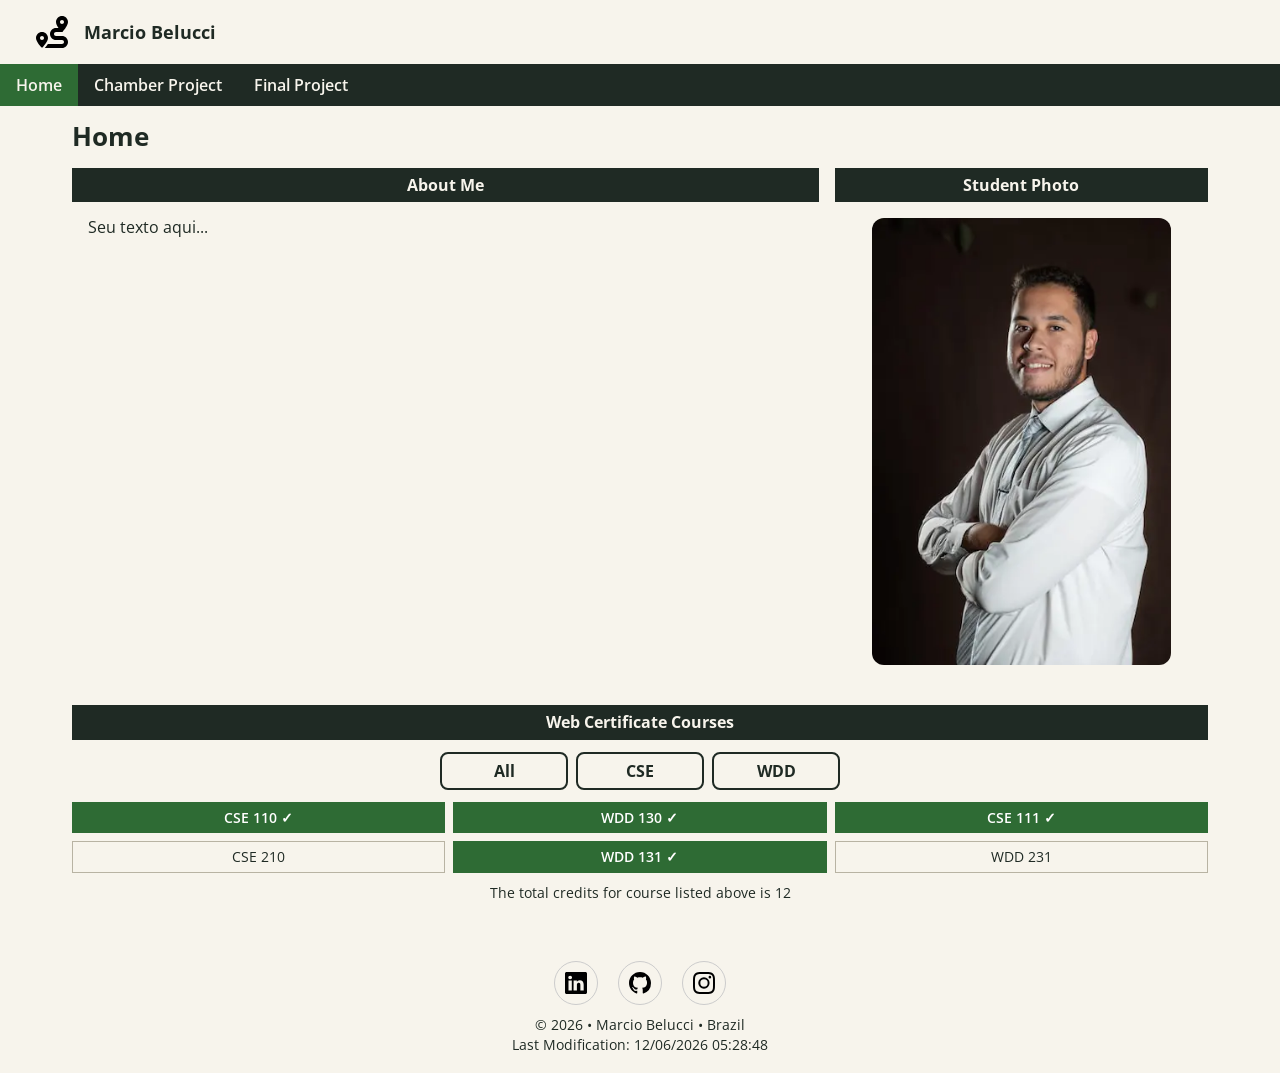
==== index.html @ db574c73 "Add course management functionality and responsive design - Created course.js to manage course data " ====
<!DOCTYPE html>
<html lang="en">
<head>
  <meta charset="UTF-8">
  <meta name="viewport" content="width=device-width, initial-scale=1">
  <title>WDD 231 | Home - Marcio Belucci</title>
  <meta name="description" content="Course home page for WDD 231 showing my progress in the Web and Computer Programming certificate.">
  <meta name="author" content="Marcio Belucci">

  <link rel="preconnect" href="https://fonts.googleapis.com">
  <link rel="preconnect" href="https://fonts.gstatic.com" crossorigin>
  <link href="https://fonts.googleapis.com/css2?family=Open+Sans:wght@400;600;700&display=swap" rel="stylesheet">

  <link rel="stylesheet" href="styles/normalize.css">
  <link rel="stylesheet" href="styles/small.css">
  <link rel="stylesheet" href="styles/larger.css">

  <script src="scripts/navigation.js" defer></script>
  <script src="scripts/date.js" defer></script>
  <script src="scripts/courses.js" defer></script>
  <script src="scripts/course.js" defer></script>
</head>
<body>
  <header>
    <img src="images/logo.svg" alt="Site logo" width="40" height="40">
    <span>Marcio Belucci</span>
    <button id="menu-button" aria-label="Toggle menu" aria-expanded="false">&#9776;</button>
  </header>

  <nav>
    <ul id="nav-list">
      <li><a href="index.html" class="active" aria-current="page">Home</a></li>
      <li><a href="chamber/index.html">Chamber Project</a></li>
      <li><a href="#">Final Project</a></li>
    </ul>
  </nav>

  <main>
    <h1>Home</h1>

    <div class="top-grid">
    <section class="about">
      <h2>About Me</h2>
      <p>Seu texto aqui...</p>
    </section>

    <section class="photo">
      <h2>Student Photo</h2>
      <img src="images/profile.webp" alt="Photo of Marcio Belucci" width="300" height="300">
    </section>
  </div>

  <section class="courses">
    <h2>Web Certificate Courses</h2>
    <div class="filters">
      <button data-filter="all">All</button>
      <button data-filter="CSE">CSE</button>
      <button data-filter="WDD">WDD</button>
    </div>
    <div id="course-cards"></div>
    <p id="credits"></p>
  </section>
</main>

<footer>
  <div class="social">
    <a href="https://www.linkedin.com/in/marciobelucci/" aria-label="LinkedIn" target="_blank"><img src="images/linkedin.svg" alt="LinkedIn Icon" width="16" height="16"></a>
    <a href="https://github.com/MarcioBelucci" aria-label="GitHub" target="_blank"><img src="images/github.svg" alt="GitHub Icon" width="16" height="16"></a>
    <a href="https://www.instagram.com/marcio_belucci" aria-label="Instagram" target="_blank"><img src="images/instagram.svg" alt="Instagram Icon" width="16" height="16"></a>
  </div>
  <p>&copy; <span id="currentyear"></span> &bull; Marcio Belucci &bull; Brazil</p>
  <p>Last Modification: <span id="lastModified"></span></p>
</footer>
</body>
</html>
---- styles/small.css ----
:root {
  --primary: #2E6B34;
  --secondary: #0E5A78;
  --accent: #B5472B;
  --bg: #F7F4EC;
  --text: #1F2A24;
}

* {
    margin: 0;
    padding: 0;
    box-sizing: border-box;
}

body { 
    font-family: "Open Sans", sans-serif;
    background: var(--bg); 
    color: var(--text); 
    margin: 0; 
}

img { 
    max-width: 100%; 
    height: auto; 
    display: block; 
}

/* Header */

header {
  display: flex;
  align-items: center;
  gap: 0.75rem;
  padding: 0.75rem 1rem;
  background: var(--bg);
}

header span {
  font-weight: 700;
  font-size: 1.1rem;
  flex: 1;
}

#menu-button {
  font-size: 1.75rem;
  line-height: 1;
  width: 3rem;
  height: 3rem;
  border: 2px solid var(--text);
  background: var(--bg);
  color: var(--text);
  border-radius: 4px;
  cursor: pointer;
}

/* Nav */

nav { 
    background: var(--text); 
}

#nav-list {
  display: none;
  list-style: none;
  margin: 0;
  padding: 0;
}

#nav-list.open { 
    display: block; 
}

#nav-list a {
  display: block;
  padding: 0.9rem 1rem;
  color: var(--bg);
  text-decoration: none;
  font-weight: 600;
  border-bottom: 1px solid #3a4a40;
}

#nav-list a:hover,
#nav-list a:focus-visible { 
    background: var(--secondary); 
}

#nav-list a.active { 
    background: var(--primary); 
}

/* Main */
main { 
    padding: 0 1rem 1rem; 
}

h1 { 
    font-size: 1.6rem; 
    margin: 1rem 0; 
}

main h2 {
    background: var(--text);
    color: var(--bg); 
    text-align: center;
    margin: 0;
    padding: 0.5rem;
    font-size: 1rem;
}

.about p,
.photo img { 
    margin: 0; 
}

.about p {
  padding: 1rem;
  background: var(--bg);
}

.photo {
  margin-top: 1rem;
  background: var(--bg);
}

.photo img {
  margin: 1rem auto;
  width: 80%;
  max-width: 300px;
  border-radius: 12px;
  object-fit: cover;
}

/* Courses */

.courses { 
    margin-top: 1.5rem; 
}

.filters {
  display: flex;
  justify-content: center;
  gap: 0.5rem;
  margin: 0.75rem 0;
}

.filters button {
  flex: 1;
  max-width: 8rem;
  padding: 0.5rem;
  font: inherit;
  font-weight: 700;
  background: var(--bg);
  color: var(--text);
  border: 2px solid var(--text);
  border-radius: 8px;
  cursor: pointer;
}

.filters button:hover,
.filters button:focus-visible,
.filters button.active {
  background: var(--secondary);
  color: #fff;
}

#course-cards {
  display: grid;
  grid-template-columns: 1fr;
  gap: 0.4rem;
}

.course-card {
  padding: 0.4rem;
  text-align: center;
  font-size: 0.9rem;
  background: var(--bg);
  border: 1px solid #b8b3a3;
}

.course-card.completed {
  background: var(--primary);
  color: #fff;
  border-color: var(--primary);
  font-weight: 600;
}

.course-card.completed::after { 
    content: " \2713"; 
}

#credits {
  text-align: center;
  font-size: 0.9rem;
  margin: 0.75rem 0;
}

/* Footer */

footer {
  padding: 1rem;
  text-align: center;
  background: var(--bg);
  font-size: 0.85rem;
}

footer p { 
    margin: 0.25rem 0; 
}

.social {
  display: flex;
  justify-content: center;
  gap: 1.25rem;
  margin-bottom: 0.75rem;
}

.social a { 
  display: flex;
  justify-content: center;
  align-items: center;
  width: 44px;
  height: 44px;
  border: #ccc solid 1px;
  border-radius: 22px;
  color: var(--text); 
}

.social a:hover,
.social a:focus-visible { 
  background: #ddd; 
}

.social img {
  width: 22px;
  height: 22px;
}
---- styles/larger.css ----
@media (min-width: 700px) {
    
    main { 
        padding: 0 2rem 2rem; 
        max-width: 1200px; 
        margin: 0 auto; 
    }

    header { 
        padding: 0.75rem 2rem; 
    }

    #menu-button { 
        display: none; 
    }

    #nav-list {
        display: flex;
    }

    #nav-list a {
        padding: 0.75rem 1rem;
        border-bottom: none;
    }

    .top-grid {
        display: grid;
        grid-template-columns: 2fr 1fr;
        gap: 1rem;
        align-items: stretch;
    }

    .photo { 
        margin-top: 0; 
    }

    .about { 
        background: var(--bg); 
    }

    #course-cards {
        grid-template-columns: repeat(3, 1fr);
        gap: 0.5rem;
    }
}
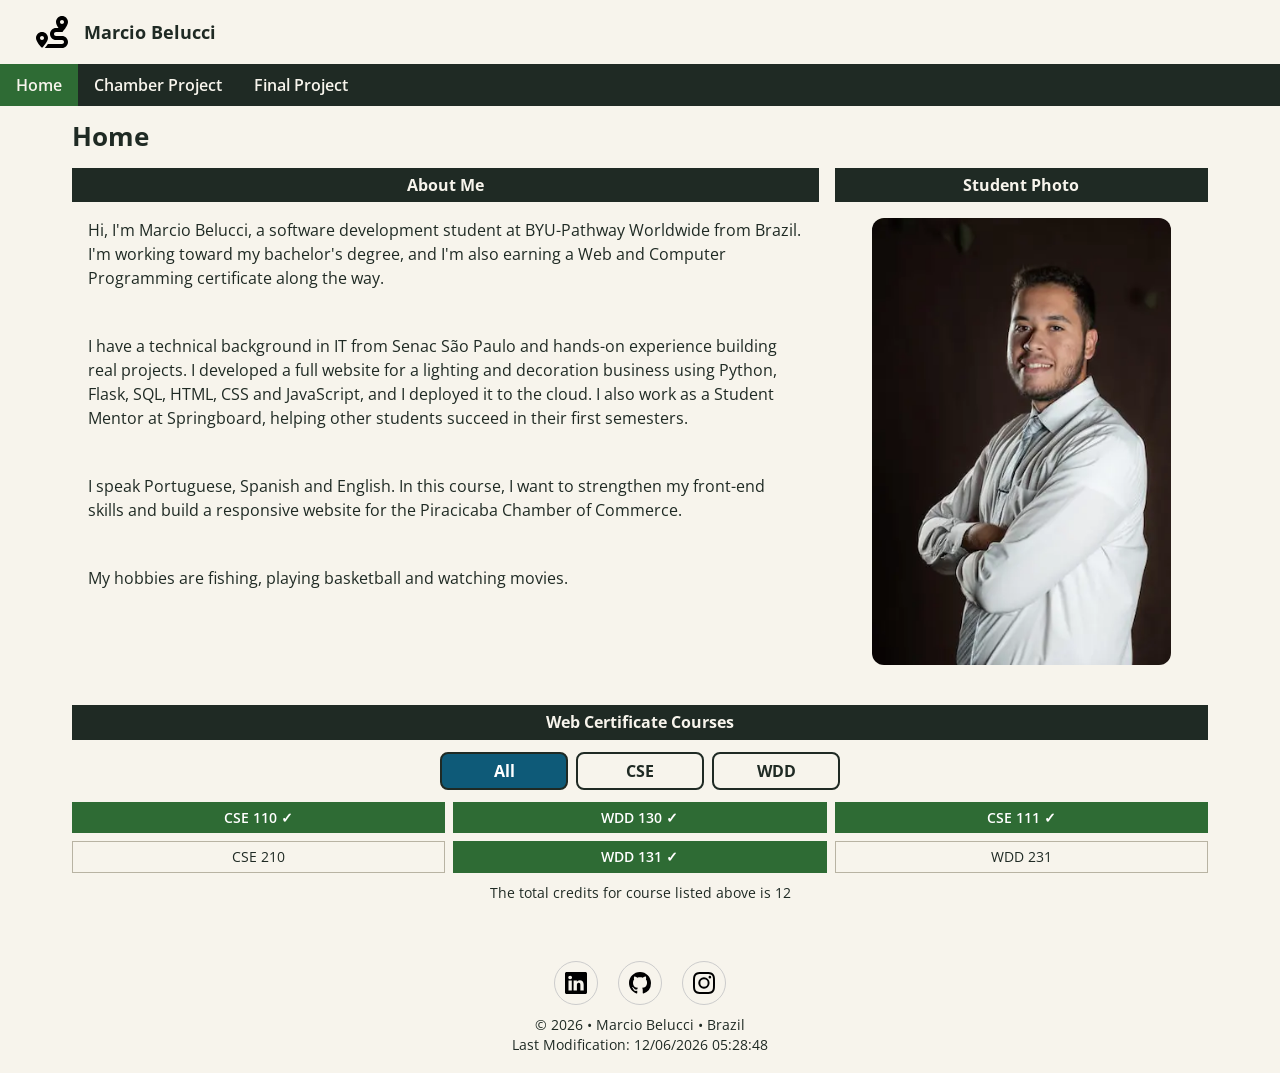
==== commit 6217d889: "Update index.html with detailed About Me section and add course filters; enhance small.css for bette" ====
--- a/index.html
+++ b/index.html
@@ -39,37 +39,49 @@
     <h1>Home</h1>
 
     <div class="top-grid">
-    <section class="about">
-      <h2>About Me</h2>
-      <p>Seu texto aqui...</p>
+      <section class="about">
+        <h2>About Me</h2>
+        <p>Hi, I'm Marcio Belucci, a software development student at BYU-Pathway
+      Worldwide from Brazil. I'm working toward my bachelor's degree, and I'm
+      also earning a Web and Computer Programming certificate along the way.</p>
+        <p>I have a technical background in IT from Senac São Paulo and hands-on
+      experience building real projects. I developed a full website for a
+      lighting and decoration business using Python, Flask, SQL, HTML, CSS and
+      JavaScript, and I deployed it to the cloud. I also work as a Student
+      Mentor at Springboard, helping other students succeed in their first
+      semesters.</p>
+        <p>I speak Portuguese, Spanish and English. In this course, I want to
+      strengthen my front-end skills and build a responsive website for the
+      Piracicaba Chamber of Commerce.</p>
+        <p>My hobbies are fishing, playing basketball and watching movies.</p>
+      </section>
+
+      <section class="photo">
+        <h2>Student Photo</h2>
+        <img src="images/profile.webp" alt="Photo of Marcio Belucci" width="300" height="300">
+      </section>
+    </div>
+
+    <section class="courses">
+      <h2>Web Certificate Courses</h2>
+      <div class="filters">
+        <button data-filter="all" class="active">All</button>
+        <button data-filter="CSE">CSE</button>
+        <button data-filter="WDD">WDD</button>
+      </div>
+      <div id="course-cards"></div>
+      <p id="credits"></p>
     </section>
+  </main>
 
-    <section class="photo">
-      <h2>Student Photo</h2>
-      <img src="images/profile.webp" alt="Photo of Marcio Belucci" width="300" height="300">
-    </section>
-  </div>
-
-  <section class="courses">
-    <h2>Web Certificate Courses</h2>
-    <div class="filters">
-      <button data-filter="all">All</button>
-      <button data-filter="CSE">CSE</button>
-      <button data-filter="WDD">WDD</button>
+  <footer>
+    <div class="social">
+      <a href="https://www.linkedin.com/in/marciobelucci/" aria-label="LinkedIn" target="_blank"><img src="images/linkedin.svg" alt="LinkedIn Icon" width="16" height="16"></a>
+      <a href="https://github.com/MarcioBelucci" aria-label="GitHub" target="_blank"><img src="images/github.svg" alt="GitHub Icon" width="16" height="16"></a>
+      <a href="https://www.instagram.com/marcio_belucci" aria-label="Instagram" target="_blank"><img src="images/instagram.svg" alt="Instagram Icon" width="16" height="16"></a>
     </div>
-    <div id="course-cards"></div>
-    <p id="credits"></p>
-  </section>
-</main>
-
-<footer>
-  <div class="social">
-    <a href="https://www.linkedin.com/in/marciobelucci/" aria-label="LinkedIn" target="_blank"><img src="images/linkedin.svg" alt="LinkedIn Icon" width="16" height="16"></a>
-    <a href="https://github.com/MarcioBelucci" aria-label="GitHub" target="_blank"><img src="images/github.svg" alt="GitHub Icon" width="16" height="16"></a>
-    <a href="https://www.instagram.com/marcio_belucci" aria-label="Instagram" target="_blank"><img src="images/instagram.svg" alt="Instagram Icon" width="16" height="16"></a>
-  </div>
-  <p>&copy; <span id="currentyear"></span> &bull; Marcio Belucci &bull; Brazil</p>
-  <p>Last Modification: <span id="lastModified"></span></p>
-</footer>
+    <p>&copy; <span id="currentyear"></span> &bull; Marcio Belucci &bull; Brazil</p>
+    <p>Last Modification: <span id="lastModified"></span></p>
+  </footer>
 </body>
 </html>
--- a/styles/small.css
+++ b/styles/small.css
@@ -114,6 +114,8 @@
 
 .about p {
   padding: 1rem;
+  margin: 0 0 0.75rem; 
+  line-height: 1.5;
   background: var(--bg);
 }
 
